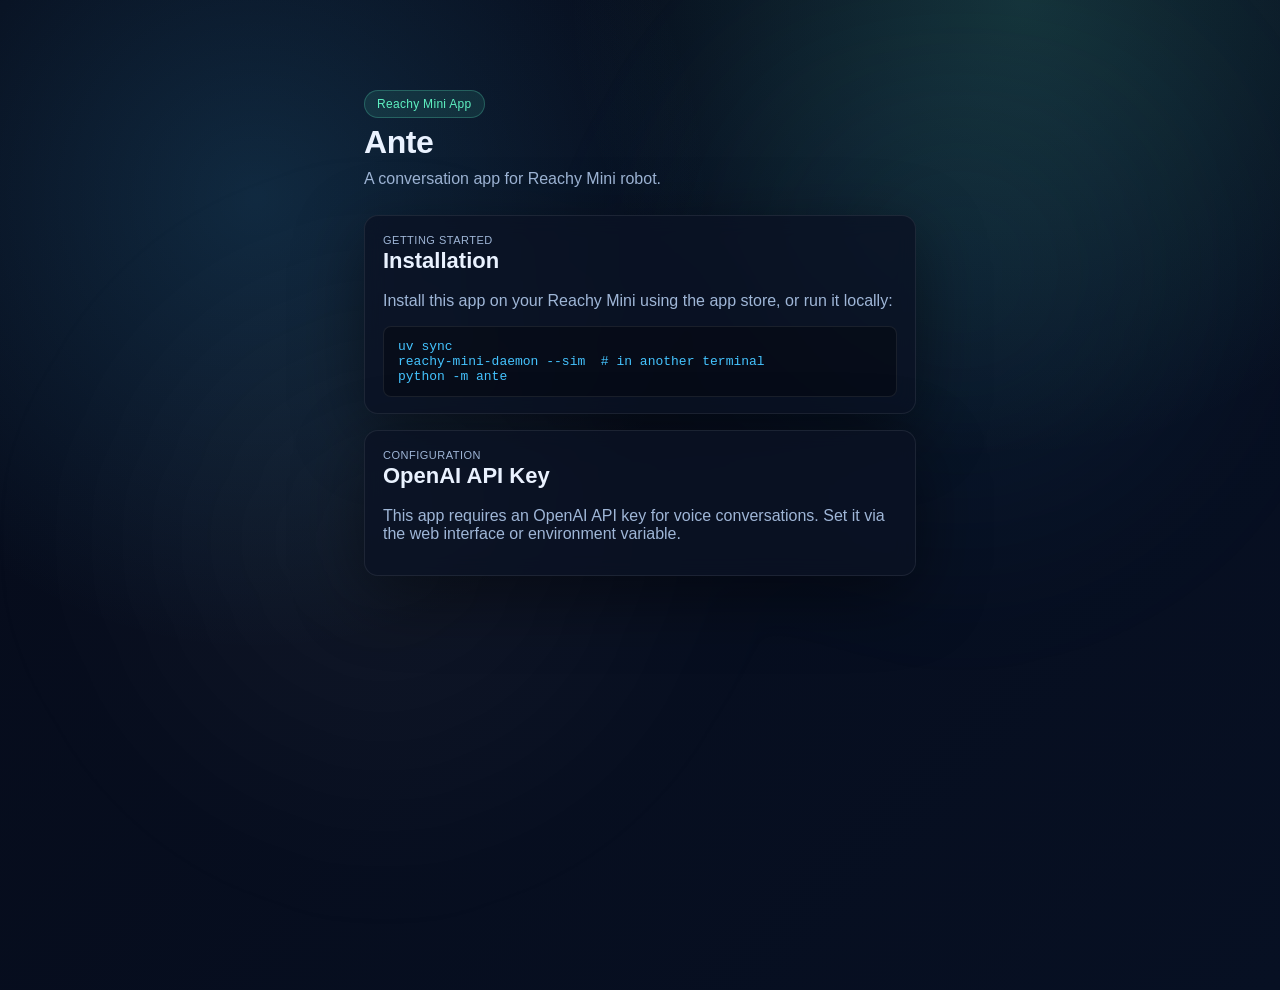
==== index.html @ 1445a0ea "Add 0G Compute Network speech backend Ante answers questions out loud with its language model runnin" ====
<!doctype html>
<html lang="en">
  <head>
    <meta charset="utf-8" />
    <meta name="viewport" content="width=device-width, initial-scale=1" />
    <title>Ante</title>
    <link rel="stylesheet" href="style.css" />
  </head>
  <body>
    <div class="ambient"></div>
    <div class="container">
      <header class="hero">
        <div class="pill">Reachy Mini App</div>
        <h1>Ante</h1>
        <p class="subtitle">A conversation app for Reachy Mini robot.</p>
      </header>

      <div class="panel">
        <div class="panel-heading">
          <div>
            <p class="eyebrow">Getting Started</p>
            <h2>Installation</h2>
          </div>
        </div>
        <p class="muted">Install this app on your Reachy Mini using the app store, or run it locally:</p>
        <pre><code>uv sync
reachy-mini-daemon --sim  # in another terminal
python -m ante</code></pre>
      </div>

      <div class="panel">
        <div class="panel-heading">
          <div>
            <p class="eyebrow">Configuration</p>
            <h2>OpenAI API Key</h2>
          </div>
        </div>
        <p class="muted">This app requires an OpenAI API key for voice conversations. Set it via the web interface or environment variable.</p>
      </div>
    </div>
  </body>
</html>
---- style.css ----
:root {
  --bg: #060b1a;
  --bg-2: #071023;
  --panel: rgba(11, 18, 36, 0.8);
  --border: rgba(255, 255, 255, 0.08);
  --text: #eaf2ff;
  --muted: #9fb6d7;
  --accent: #45c4ff;
  --accent-2: #5ef0c1;
  --shadow: 0 20px 70px rgba(0, 0, 0, 0.45);
}

* { box-sizing: border-box; }
body {
  margin: 0;
  min-height: 100vh;
  font-family: "Space Grotesk", "Inter", "Segoe UI", sans-serif;
  background: radial-gradient(circle at 20% 20%, rgba(69, 196, 255, 0.16), transparent 35%),
              radial-gradient(circle at 80% 0%, rgba(94, 240, 193, 0.16), transparent 32%),
              linear-gradient(135deg, var(--bg), var(--bg-2));
  color: var(--text);
}

.ambient {
  position: fixed;
  inset: 0;
  background: radial-gradient(circle at 30% 60%, rgba(255, 255, 255, 0.05), transparent 35%),
              radial-gradient(circle at 75% 30%, rgba(69, 196, 255, 0.08), transparent 32%);
  filter: blur(60px);
  z-index: 0;
  pointer-events: none;
}

.container {
  position: relative;
  max-width: 600px;
  margin: 10vh auto;
  padding: 0 24px 40px;
  z-index: 1;
}

.hero {
  margin-bottom: 24px;
}
.hero h1 {
  margin: 6px 0 6px;
  font-size: 32px;
  letter-spacing: -0.4px;
}
.subtitle {
  margin: 0;
  color: var(--muted);
  line-height: 1.5;
}
.pill {
  display: inline-flex;
  align-items: center;
  gap: 6px;
  padding: 6px 12px;
  border-radius: 999px;
  background: rgba(94, 240, 193, 0.1);
  color: var(--accent-2);
  font-size: 12px;
  letter-spacing: 0.3px;
  border: 1px solid rgba(94, 240, 193, 0.25);
}

.panel {
  background: var(--panel);
  border: 1px solid var(--border);
  border-radius: 14px;
  padding: 18px 18px 16px;
  box-shadow: var(--shadow);
  backdrop-filter: blur(10px);
  margin-top: 16px;
}
.panel-heading {
  display: flex;
  align-items: center;
  justify-content: space-between;
  gap: 12px;
  margin-bottom: 8px;
}
.panel-heading h2 {
  margin: 2px 0;
  font-size: 22px;
}
.eyebrow {
  margin: 0;
  text-transform: uppercase;
  font-size: 11px;
  letter-spacing: 0.5px;
  color: var(--muted);
}
.muted { color: var(--muted); }

pre {
  background: rgba(0, 0, 0, 0.3);
  border: 1px solid var(--border);
  border-radius: 8px;
  padding: 12px 14px;
  overflow-x: auto;
  margin: 12px 0 0;
}
code {
  font-family: "SF Mono", "Fira Code", monospace;
  font-size: 13px;
  color: var(--accent);
}

@media (max-width: 760px) {
  .hero h1 { font-size: 26px; }
}
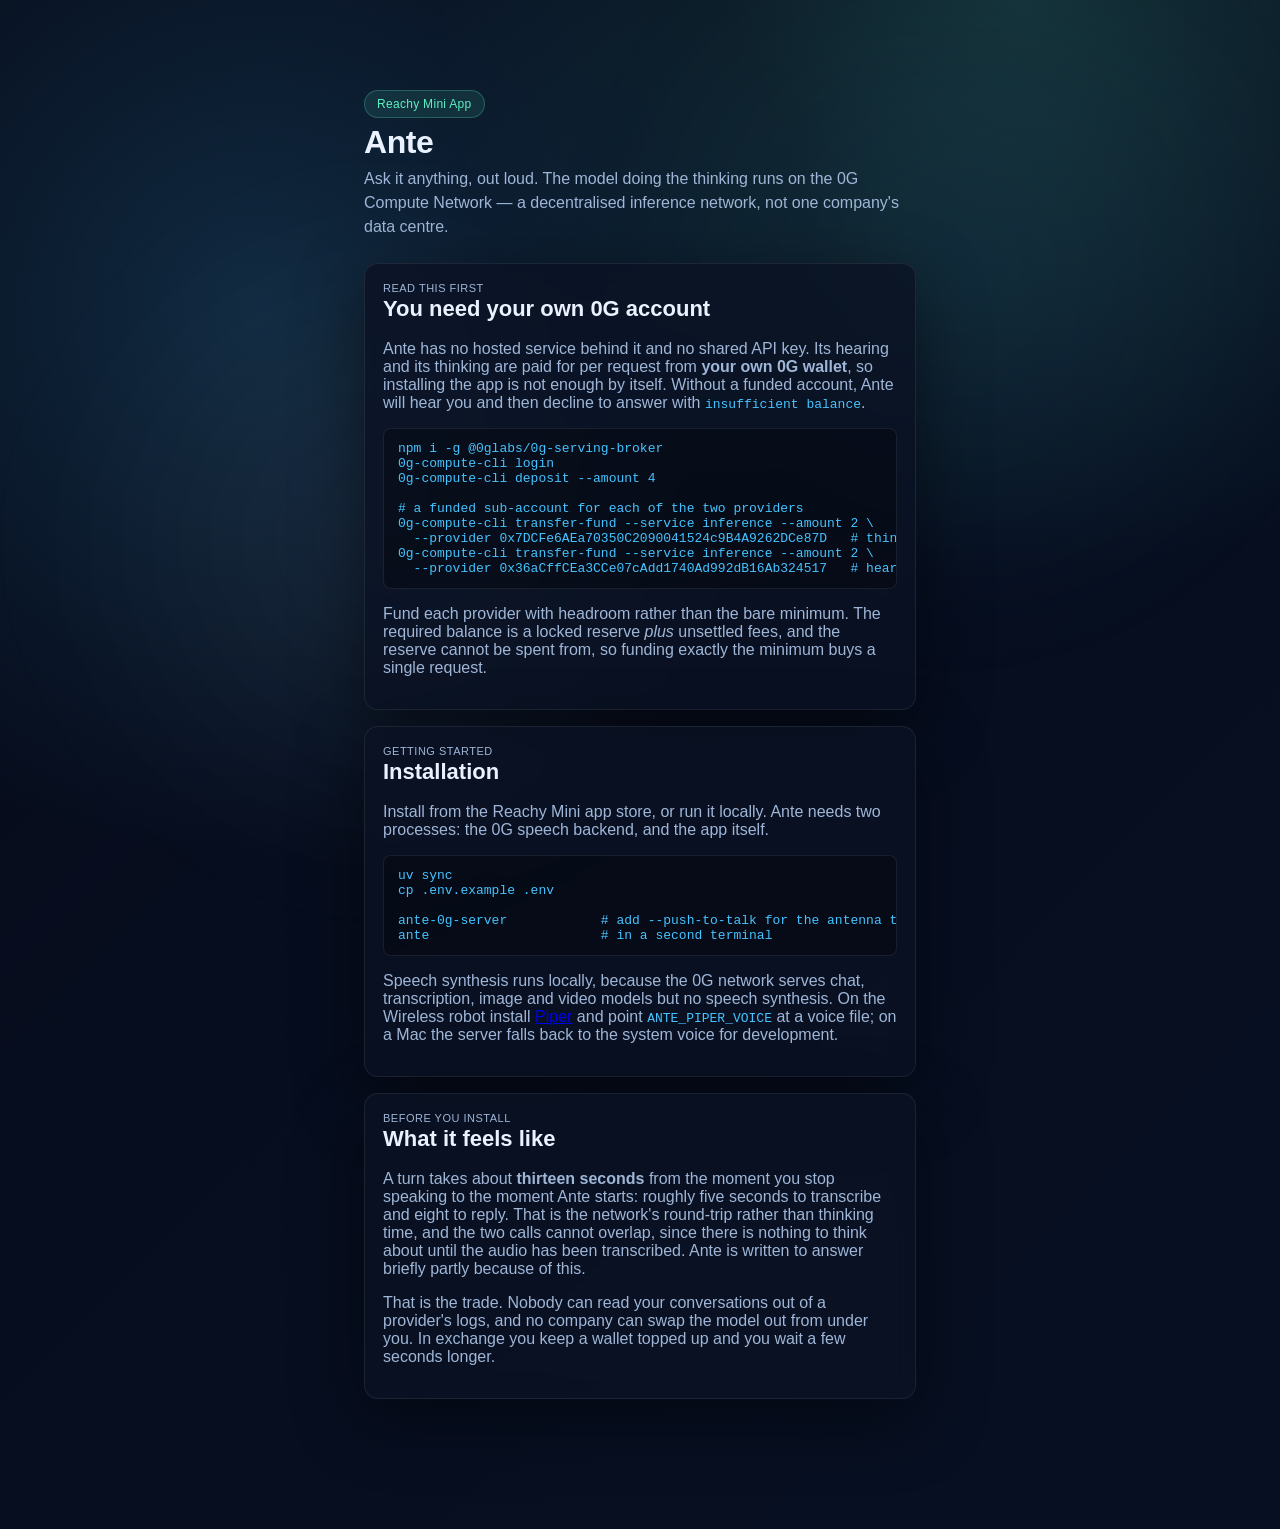
==== commit 5d32100e: "State the 0G account prerequisite before install Ante has no hosted backend and no shared key: each " ====
--- a/index.html
+++ b/index.html
@@ -12,8 +12,40 @@
       <header class="hero">
         <div class="pill">Reachy Mini App</div>
         <h1>Ante</h1>
-        <p class="subtitle">A conversation app for Reachy Mini robot.</p>
+        <p class="subtitle">
+          Ask it anything, out loud. The model doing the thinking runs on the 0G Compute
+          Network — a decentralised inference network, not one company's data centre.
+        </p>
       </header>
+
+      <div class="panel">
+        <div class="panel-heading">
+          <div>
+            <p class="eyebrow">Read this first</p>
+            <h2>You need your own 0G account</h2>
+          </div>
+        </div>
+        <p class="muted">
+          Ante has no hosted service behind it and no shared API key. Its hearing and its
+          thinking are paid for per request from <strong>your own 0G wallet</strong>, so
+          installing the app is not enough by itself. Without a funded account, Ante will
+          hear you and then decline to answer with <code>insufficient balance</code>.
+        </p>
+        <pre><code>npm i -g @0glabs/0g-serving-broker
+0g-compute-cli login
+0g-compute-cli deposit --amount 4
+
+# a funded sub-account for each of the two providers
+0g-compute-cli transfer-fund --service inference --amount 2 \
+  --provider 0x7DCFe6AEa70350C2090041524c9B4A9262DCe87D   # thinking: glm-5.2
+0g-compute-cli transfer-fund --service inference --amount 2 \
+  --provider 0x36aCffCEa3CCe07cAdd1740Ad992dB16Ab324517   # hearing: whisper-large-v3</code></pre>
+        <p class="muted">
+          Fund each provider with headroom rather than the bare minimum. The required
+          balance is a locked reserve <em>plus</em> unsettled fees, and the reserve
+          cannot be spent from, so funding exactly the minimum buys a single request.
+        </p>
+      </div>
 
       <div class="panel">
         <div class="panel-heading">
@@ -22,21 +54,45 @@
             <h2>Installation</h2>
           </div>
         </div>
-        <p class="muted">Install this app on your Reachy Mini using the app store, or run it locally:</p>
+        <p class="muted">
+          Install from the Reachy Mini app store, or run it locally. Ante needs two
+          processes: the 0G speech backend, and the app itself.
+        </p>
         <pre><code>uv sync
-reachy-mini-daemon --sim  # in another terminal
-python -m ante</code></pre>
+cp .env.example .env
+
+ante-0g-server            # add --push-to-talk for the antenna trigger
+ante                      # in a second terminal</code></pre>
+        <p class="muted">
+          Speech synthesis runs locally, because the 0G network serves chat,
+          transcription, image and video models but no speech synthesis. On the Wireless
+          robot install <a href="https://github.com/rhasspy/piper">Piper</a> and point
+          <code>ANTE_PIPER_VOICE</code> at a voice file; on a Mac the server falls back
+          to the system voice for development.
+        </p>
       </div>
 
       <div class="panel">
         <div class="panel-heading">
           <div>
-            <p class="eyebrow">Configuration</p>
-            <h2>OpenAI API Key</h2>
+            <p class="eyebrow">Before you install</p>
+            <h2>What it feels like</h2>
           </div>
         </div>
-        <p class="muted">This app requires an OpenAI API key for voice conversations. Set it via the web interface or environment variable.</p>
+        <p class="muted">
+          A turn takes about <strong>thirteen seconds</strong> from the moment you stop
+          speaking to the moment Ante starts: roughly five seconds to transcribe and
+          eight to reply. That is the network's round-trip rather than thinking time, and
+          the two calls cannot overlap, since there is nothing to think about until the
+          audio has been transcribed. Ante is written to answer briefly partly because of
+          this.
+        </p>
+        <p class="muted">
+          That is the trade. Nobody can read your conversations out of a provider's logs,
+          and no company can swap the model out from under you. In exchange you keep a
+          wallet topped up and you wait a few seconds longer.
+        </p>
       </div>
     </div>
   </body>
-</html>+</html>
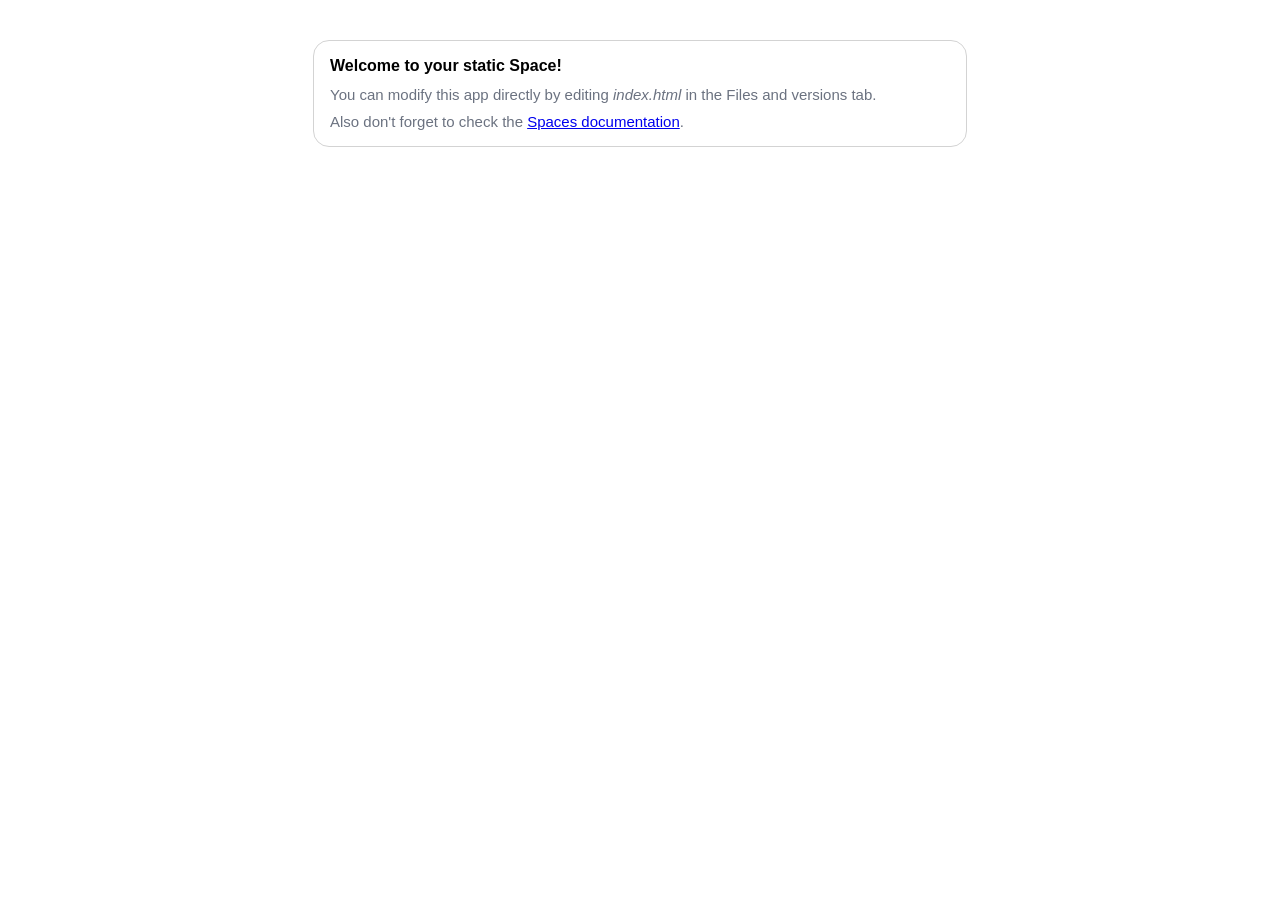
==== commit f9a0d1c1: "initial commit" ====
--- a/index.html
+++ b/index.html
@@ -1,98 +1,19 @@
 <!doctype html>
-<html lang="en">
-  <head>
-    <meta charset="utf-8" />
-    <meta name="viewport" content="width=device-width, initial-scale=1" />
-    <title>Ante</title>
-    <link rel="stylesheet" href="style.css" />
-  </head>
-  <body>
-    <div class="ambient"></div>
-    <div class="container">
-      <header class="hero">
-        <div class="pill">Reachy Mini App</div>
-        <h1>Ante</h1>
-        <p class="subtitle">
-          Ask it anything, out loud. The model doing the thinking runs on the 0G Compute
-          Network — a decentralised inference network, not one company's data centre.
-        </p>
-      </header>
-
-      <div class="panel">
-        <div class="panel-heading">
-          <div>
-            <p class="eyebrow">Read this first</p>
-            <h2>You need your own 0G account</h2>
-          </div>
-        </div>
-        <p class="muted">
-          Ante has no hosted service behind it and no shared API key. Its hearing and its
-          thinking are paid for per request from <strong>your own 0G wallet</strong>, so
-          installing the app is not enough by itself. Without a funded account, Ante will
-          hear you and then decline to answer with <code>insufficient balance</code>.
-        </p>
-        <pre><code>npm i -g @0glabs/0g-serving-broker
-0g-compute-cli login
-0g-compute-cli deposit --amount 4
-
-# a funded sub-account for each of the two providers
-0g-compute-cli transfer-fund --service inference --amount 2 \
-  --provider 0x7DCFe6AEa70350C2090041524c9B4A9262DCe87D   # thinking: glm-5.2
-0g-compute-cli transfer-fund --service inference --amount 2 \
-  --provider 0x36aCffCEa3CCe07cAdd1740Ad992dB16Ab324517   # hearing: whisper-large-v3</code></pre>
-        <p class="muted">
-          Fund each provider with headroom rather than the bare minimum. The required
-          balance is a locked reserve <em>plus</em> unsettled fees, and the reserve
-          cannot be spent from, so funding exactly the minimum buys a single request.
-        </p>
-      </div>
-
-      <div class="panel">
-        <div class="panel-heading">
-          <div>
-            <p class="eyebrow">Getting Started</p>
-            <h2>Installation</h2>
-          </div>
-        </div>
-        <p class="muted">
-          Install from the Reachy Mini app store, or run it locally. Ante needs two
-          processes: the 0G speech backend, and the app itself.
-        </p>
-        <pre><code>uv sync
-cp .env.example .env
-
-ante-0g-server            # add --push-to-talk for the antenna trigger
-ante                      # in a second terminal</code></pre>
-        <p class="muted">
-          Speech synthesis runs locally, because the 0G network serves chat,
-          transcription, image and video models but no speech synthesis. On the Wireless
-          robot install <a href="https://github.com/rhasspy/piper">Piper</a> and point
-          <code>ANTE_PIPER_VOICE</code> at a voice file; on a Mac the server falls back
-          to the system voice for development.
-        </p>
-      </div>
-
-      <div class="panel">
-        <div class="panel-heading">
-          <div>
-            <p class="eyebrow">Before you install</p>
-            <h2>What it feels like</h2>
-          </div>
-        </div>
-        <p class="muted">
-          A turn takes about <strong>thirteen seconds</strong> from the moment you stop
-          speaking to the moment Ante starts: roughly five seconds to transcribe and
-          eight to reply. That is the network's round-trip rather than thinking time, and
-          the two calls cannot overlap, since there is nothing to think about until the
-          audio has been transcribed. Ante is written to answer briefly partly because of
-          this.
-        </p>
-        <p class="muted">
-          That is the trade. Nobody can read your conversations out of a provider's logs,
-          and no company can swap the model out from under you. In exchange you keep a
-          wallet topped up and you wait a few seconds longer.
-        </p>
-      </div>
-    </div>
-  </body>
+<html>
+	<head>
+		<meta charset="utf-8" />
+		<meta name="viewport" content="width=device-width" />
+		<title>My static Space</title>
+		<link rel="stylesheet" href="style.css" />
+	</head>
+	<body>
+		<div class="card">
+			<h1>Welcome to your static Space!</h1>
+			<p>You can modify this app directly by editing <i>index.html</i> in the Files and versions tab.</p>
+			<p>
+				Also don't forget to check the
+				<a href="https://huggingface.co/docs/hub/spaces" target="_blank">Spaces documentation</a>.
+			</p>
+		</div>
+	</body>
 </html>
--- a/style.css
+++ b/style.css
@@ -1,113 +1,28 @@
-:root {
-  --bg: #060b1a;
-  --bg-2: #071023;
-  --panel: rgba(11, 18, 36, 0.8);
-  --border: rgba(255, 255, 255, 0.08);
-  --text: #eaf2ff;
-  --muted: #9fb6d7;
-  --accent: #45c4ff;
-  --accent-2: #5ef0c1;
-  --shadow: 0 20px 70px rgba(0, 0, 0, 0.45);
+body {
+	padding: 2rem;
+	font-family: -apple-system, BlinkMacSystemFont, "Arial", sans-serif;
 }
 
-* { box-sizing: border-box; }
-body {
-  margin: 0;
-  min-height: 100vh;
-  font-family: "Space Grotesk", "Inter", "Segoe UI", sans-serif;
-  background: radial-gradient(circle at 20% 20%, rgba(69, 196, 255, 0.16), transparent 35%),
-              radial-gradient(circle at 80% 0%, rgba(94, 240, 193, 0.16), transparent 32%),
-              linear-gradient(135deg, var(--bg), var(--bg-2));
-  color: var(--text);
+h1 {
+	font-size: 16px;
+	margin-top: 0;
 }
 
-.ambient {
-  position: fixed;
-  inset: 0;
-  background: radial-gradient(circle at 30% 60%, rgba(255, 255, 255, 0.05), transparent 35%),
-              radial-gradient(circle at 75% 30%, rgba(69, 196, 255, 0.08), transparent 32%);
-  filter: blur(60px);
-  z-index: 0;
-  pointer-events: none;
+p {
+	color: rgb(107, 114, 128);
+	font-size: 15px;
+	margin-bottom: 10px;
+	margin-top: 5px;
 }
 
-.container {
-  position: relative;
-  max-width: 600px;
-  margin: 10vh auto;
-  padding: 0 24px 40px;
-  z-index: 1;
+.card {
+	max-width: 620px;
+	margin: 0 auto;
+	padding: 16px;
+	border: 1px solid lightgray;
+	border-radius: 16px;
 }
 
-.hero {
-  margin-bottom: 24px;
+.card p:last-child {
+	margin-bottom: 0;
 }
-.hero h1 {
-  margin: 6px 0 6px;
-  font-size: 32px;
-  letter-spacing: -0.4px;
-}
-.subtitle {
-  margin: 0;
-  color: var(--muted);
-  line-height: 1.5;
-}
-.pill {
-  display: inline-flex;
-  align-items: center;
-  gap: 6px;
-  padding: 6px 12px;
-  border-radius: 999px;
-  background: rgba(94, 240, 193, 0.1);
-  color: var(--accent-2);
-  font-size: 12px;
-  letter-spacing: 0.3px;
-  border: 1px solid rgba(94, 240, 193, 0.25);
-}
-
-.panel {
-  background: var(--panel);
-  border: 1px solid var(--border);
-  border-radius: 14px;
-  padding: 18px 18px 16px;
-  box-shadow: var(--shadow);
-  backdrop-filter: blur(10px);
-  margin-top: 16px;
-}
-.panel-heading {
-  display: flex;
-  align-items: center;
-  justify-content: space-between;
-  gap: 12px;
-  margin-bottom: 8px;
-}
-.panel-heading h2 {
-  margin: 2px 0;
-  font-size: 22px;
-}
-.eyebrow {
-  margin: 0;
-  text-transform: uppercase;
-  font-size: 11px;
-  letter-spacing: 0.5px;
-  color: var(--muted);
-}
-.muted { color: var(--muted); }
-
-pre {
-  background: rgba(0, 0, 0, 0.3);
-  border: 1px solid var(--border);
-  border-radius: 8px;
-  padding: 12px 14px;
-  overflow-x: auto;
-  margin: 12px 0 0;
-}
-code {
-  font-family: "SF Mono", "Fira Code", monospace;
-  font-size: 13px;
-  color: var(--accent);
-}
-
-@media (max-width: 760px) {
-  .hero h1 { font-size: 26px; }
-}
